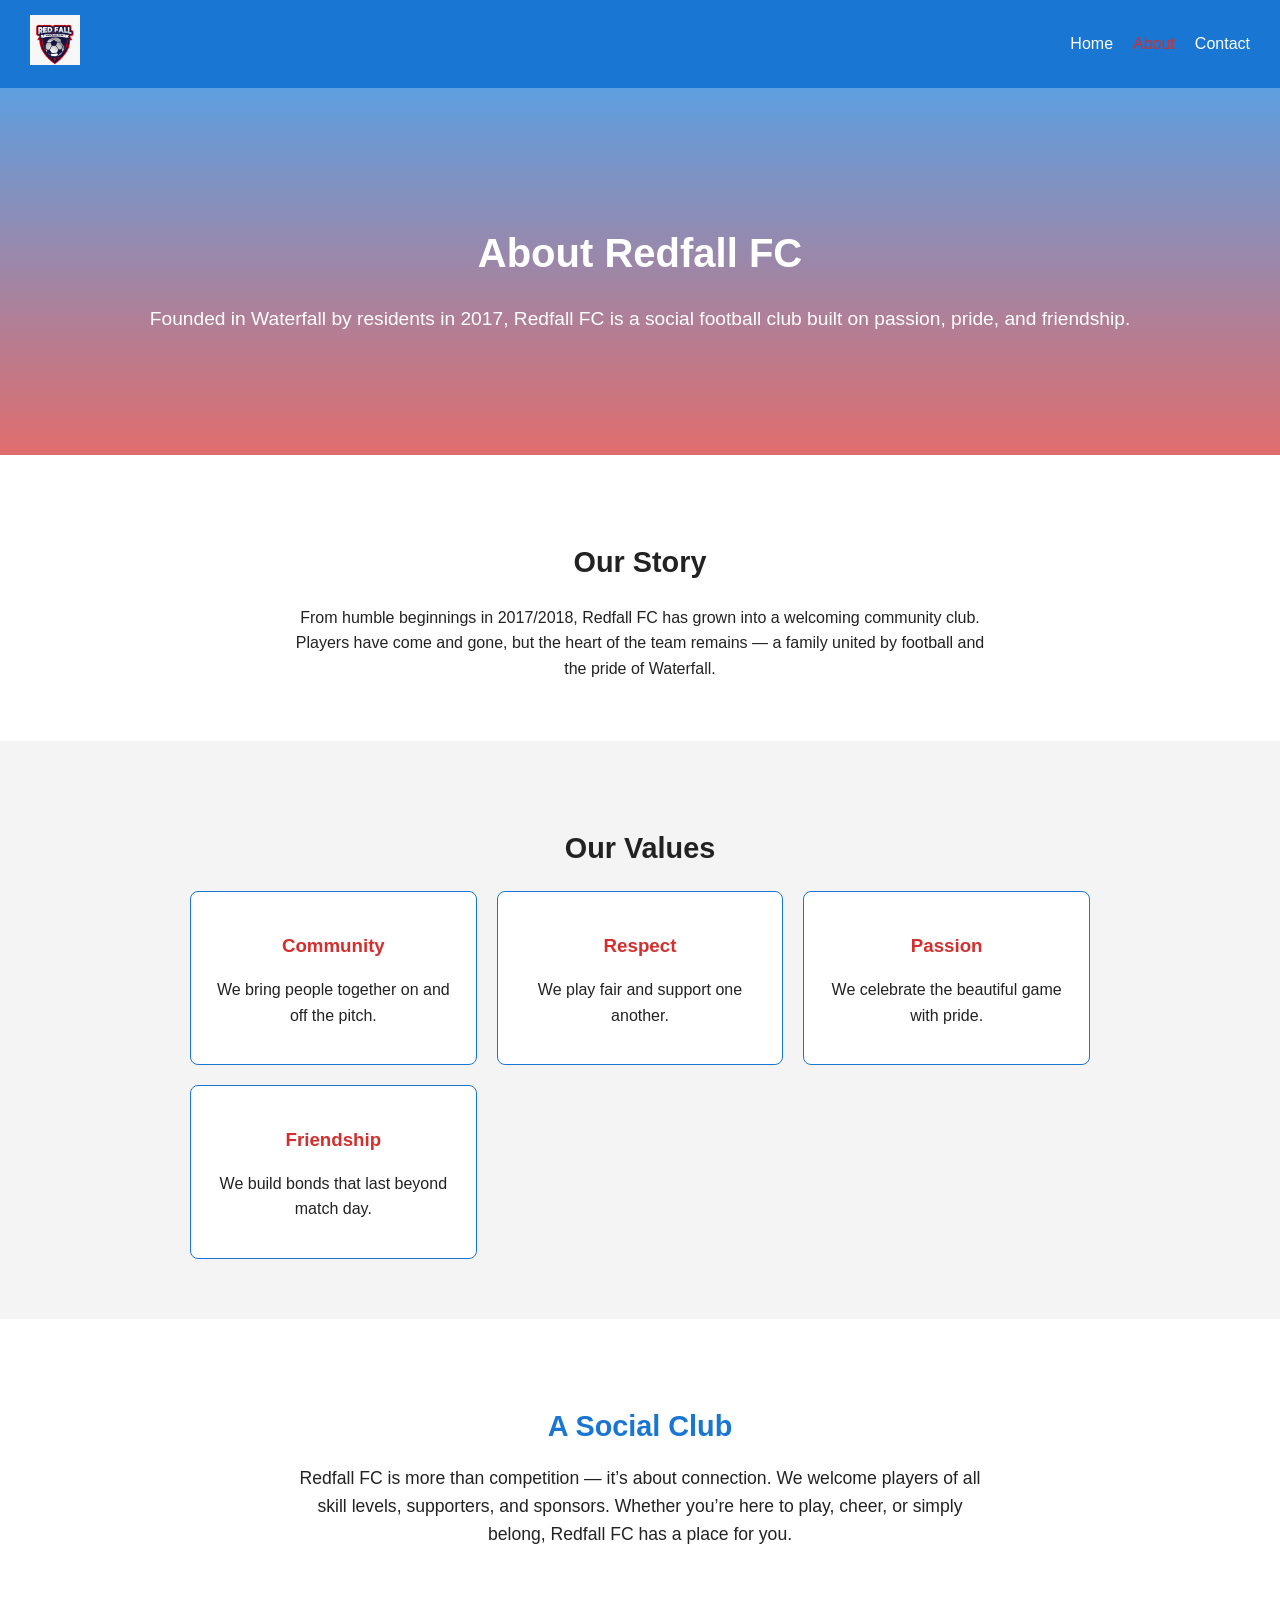
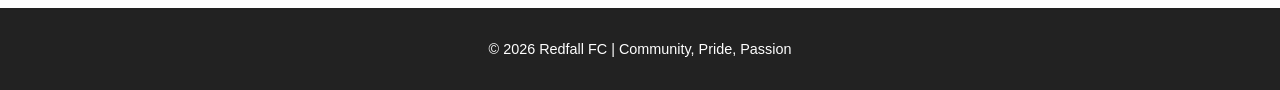
==== about.html @ 7efd0c83 "Add about.html for Redfall FC website" ====
<!DOCTYPE html>
<html lang="en">
<head>
  <meta charset="UTF-8">
  <meta name="viewport" content="width=device-width, initial-scale=1.0">
  <title>About Redfall FC</title>
  <link rel="stylesheet" href="style.css">
</head>
<body>
  <!-- Navbar -->
  <header class="navbar">
    <div class="logo">
      <img src="Redfall.png" alt="Redfall FC Logo">
    </div>
    <nav>
      <ul class="nav-links">
        <li><a href="index.html">Home</a></li>
        <li><a href="about.html" class="active">About</a></li>
        <li><a href="contact.html">Contact</a></li>
      </ul>
    </nav>
    <div class="hamburger">
      <span></span><span></span><span></span>
    </div>
  </header>

  <!-- About Hero -->
  <section class="hero about-hero">
    <h1>About Redfall FC</h1>
    <p>Founded in Waterfall by residents in 2017, Redfall FC is a social football club built on passion, pride, and friendship.</p>
  </section>

  <!-- History -->
  <section class="club-history">
    <h2>Our Story</h2>
    <p>From humble beginnings in 2017/2018, Redfall FC has grown into a welcoming community club. Players have come and gone, but the heart of the team remains — a family united by football and the pride of Waterfall.</p>
  </section>

  <!-- Values Grid -->
  <section class="club-values">
    <h2>Our Values</h2>
    <div class="values-grid">
      <div class="value-card"><h3>Community</h3><p>We bring people together on and off the pitch.</p></div>
      <div class="value-card"><h3>Respect</h3><p>We play fair and support one another.</p></div>
      <div class="value-card"><h3>Passion</h3><p>We celebrate the beautiful game with pride.</p></div>
      <div class="value-card"><h3>Friendship</h3><p>We build bonds that last beyond match day.</p></div>
    </div>
  </section>

  <!-- Social Club -->
  <section class="social-club">
    <h2>A Social Club</h2>
    <p>Redfall FC is more than competition — it’s about connection. We welcome players of all skill levels, supporters, and sponsors. Whether you’re here to play, cheer, or simply belong, Redfall FC has a place for you.</p>
  </section>

  <!-- Footer -->
  <footer>
    <p>&copy; 2026 Redfall FC | Community, Pride, Passion</p>
  </footer>

  <!-- Mobile Menu Script -->
  <script>
    const hamburger = document.querySelector('.hamburger');
    const navLinks = document.querySelector('.nav-links');
    hamburger.addEventListener('click', () => {
      navLinks.classList.toggle('active');
    });
  </script>
</body>
</html>
---- style.css ----
/* Global Styles */
:root {
  --red: #d32f2f;
  --blue: #1976d2;
  --white: #ffffff;
  --gray: #f4f4f4;
  --dark: #222;
}

body {
  margin: 0;
  font-family: 'Segoe UI', sans-serif;
  background: var(--white);
  color: var(--dark);
  line-height: 1.6;
}

/* Navbar */
.navbar {
  background: var(--blue);
  color: var(--white);
  display: flex;
  justify-content: space-between;
  align-items: center;
  padding: 15px 30px;
  position: sticky;
  top: 0;
  z-index: 1000;
}

.logo img {
  height: 50px;
}

.nav-links {
  list-style: none;
  display: flex;
  gap: 20px;
}

.nav-links li a {
  color: var(--white);
  text-decoration: none;
  font-weight: 500;
  transition: color 0.3s ease;
}

.nav-links li a:hover,
.nav-links li a.active {
  color: var(--red);
}

/* Hamburger */
.hamburger {
  display: none;
  flex-direction: column;
  cursor: pointer;
  gap: 5px;
}

.hamburger span {
  width: 25px;
  height: 3px;
  background: var(--white);
  border-radius: 2px;
}

/* Hero */
.hero {
  background: linear-gradient(rgba(25,118,210,0.7), rgba(211,47,47,0.7)),
              url('stadium.jpg') center/cover no-repeat;
  color: var(--white);
  text-align: center;
  padding: 100px 20px;
}

.hero h1 {
  font-size: 2.5rem;
  margin-bottom: 10px;
}

.hero p {
  font-size: 1.2rem;
  margin-bottom: 20px;
}

.btn {
  background: var(--red);
  color: var(--white);
  padding: 10px 20px;
  text-decoration: none;
  border-radius: 4px;
  transition: background 0.3s ease;
}

.btn:hover {
  background: var(--blue);
}

/* Sections */
section {
  padding: 60px 20px;
  text-align: center;
}

section h2 {
  margin-bottom: 20px;
  font-size: 1.8rem;
}

/* Club Preview / History */
.club-preview, .club-history {
  background: var(--white);
  color: var(--dark);
}

.club-preview p, .club-history p {
  max-width: 700px;
  margin: 0 auto;
}

/* Values */
.club-values {
  background: var(--gray);
}

.values-grid {
  display: grid;
  grid-template-columns: repeat(auto-fit, minmax(220px, 1fr));
  gap: 20px;
  max-width: 900px;
  margin: 0 auto;
}
.value-card {
  background: var(--white);
  border: 1px solid var(--blue);
  border-radius: 8px;
  padding: 20px;
  transition: transform 0.3s ease, box-shadow 0.3s ease;
}

.value-card:hover {
  transform: translateY(-5px);
  box-shadow: 0 4px 12px rgba(0,0,0,0.1);
}

.value-card h3 {
  color: var(--red);
  margin-bottom: 10px;
}

.value-card p {
  color: var(--dark);
  font-size: 1rem;
}

/* Social Club */
.social-club {
  background: var(--white);
  color: var(--dark);
  padding: 60px 20px;
  text-align: center;
}

.social-club h2 {
  color: var(--blue);
  margin-bottom: 15px;
}

.social-club p {
  max-width: 700px;
  margin: 0 auto;
  font-size: 1.1rem;
}

/* Join Us Section */
.join-us {
  background: var(--gray);
  color: var(--dark);
  padding: 60px 20px;
  text-align: center;
}

.join-us h2 {
  color: var(--red);
  margin-bottom: 15px;
}

.join-us p {
  max-width: 700px;
  margin: 0 auto 20px;
  font-size: 1.1rem;
}

.join-us .btn {
  background: var(--blue);
  color: var(--white);
}

.join-us .btn:hover {
  background: var(--red);
  color: var(--white);
}

/* Footer */
footer {
  background: var(--dark);
  color: var(--white);
  text-align: center;
  padding: 15px;
  font-size: 0.9rem;
}

/* Responsive Layout */
@media (max-width: 768px) {
  .nav-links {
    display: none;
    flex-direction: column;
    background: var(--blue);
    position: absolute;
    top: 70px;
    right: 0;
    width: 200px;
    padding: 20px;
    gap: 15px;
    border-radius: 4px;
  }

  .nav-links.active {
    display: flex;
  }

  .hamburger {
    display: flex;
  }

  .hero h1 {
    font-size: 2rem;
  }

  .hero p {
    font-size: 1rem;
  }

  .club-preview p,
  .club-history p,
  .social-club p,
  .join-us p {
    font-size: 1rem;
    padding: 0 10px;
  }

  .values-grid {
    grid-template-columns: 1fr;
  }
}
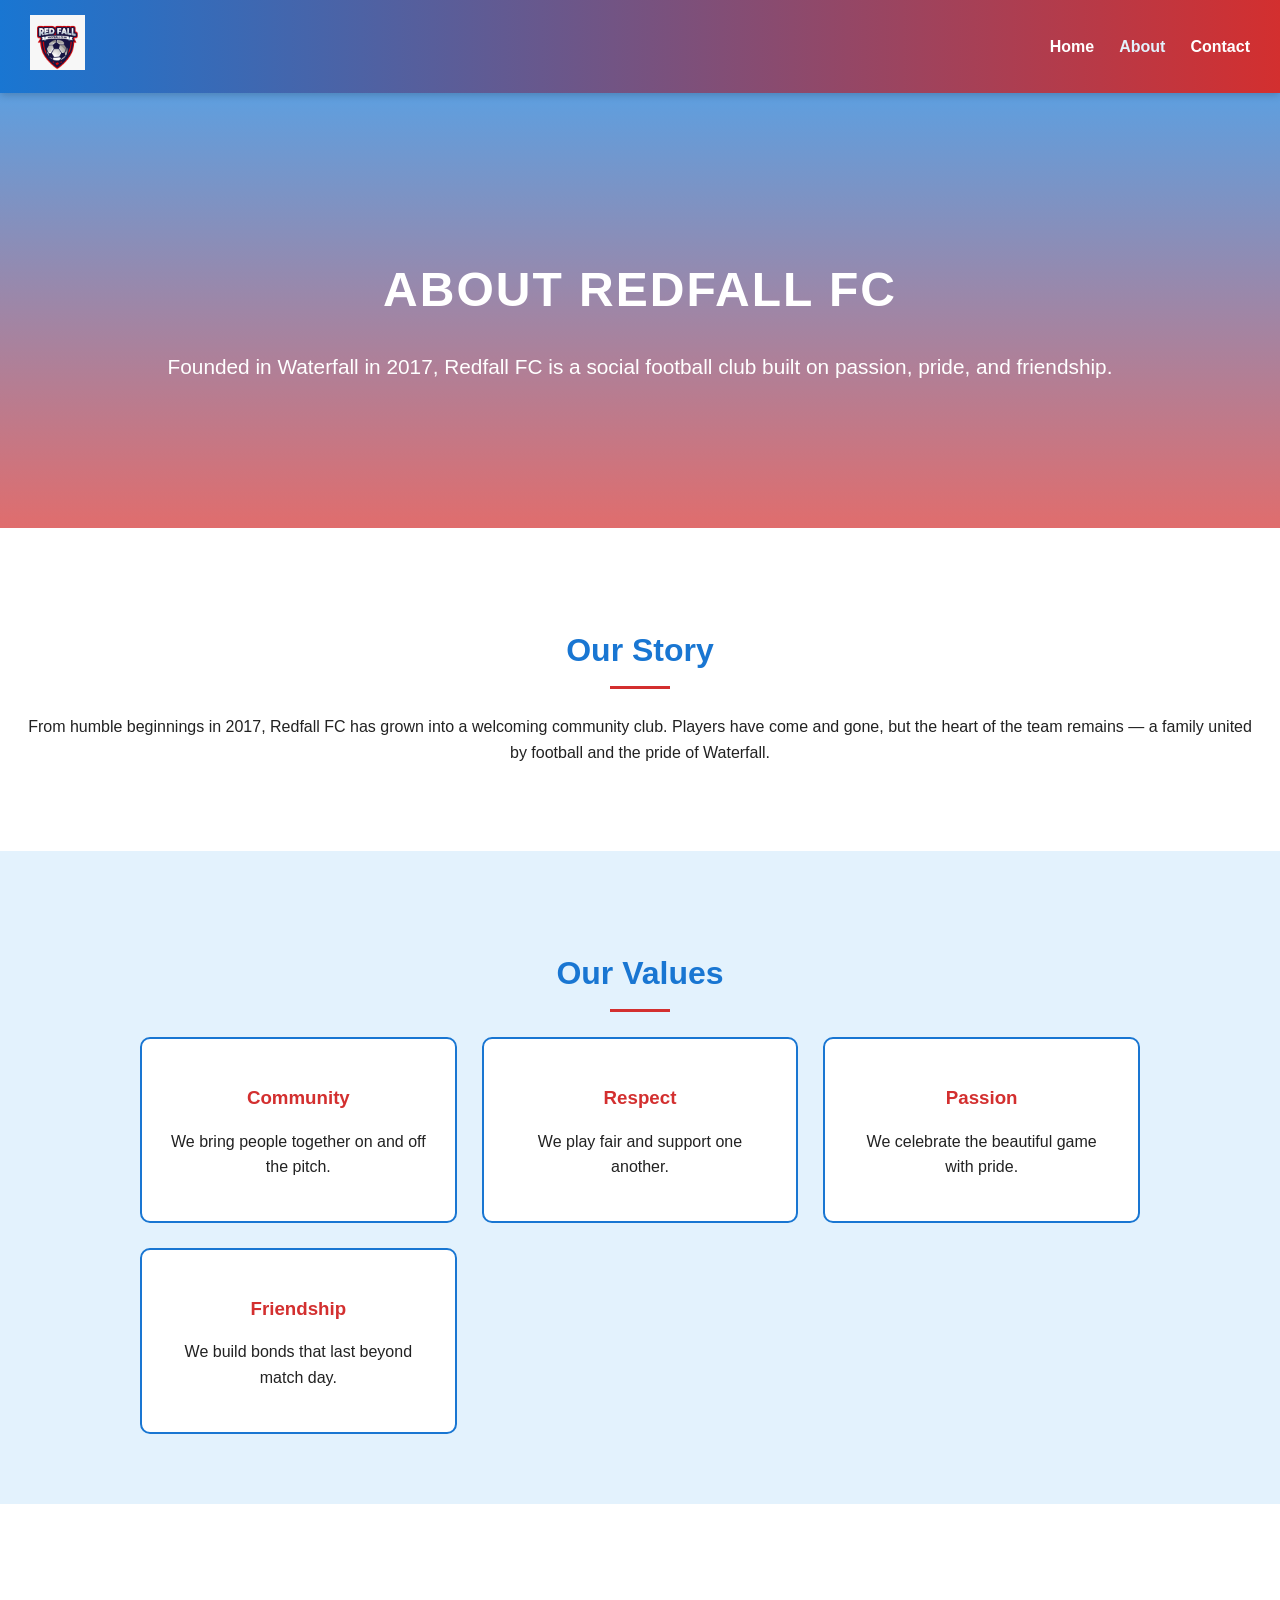
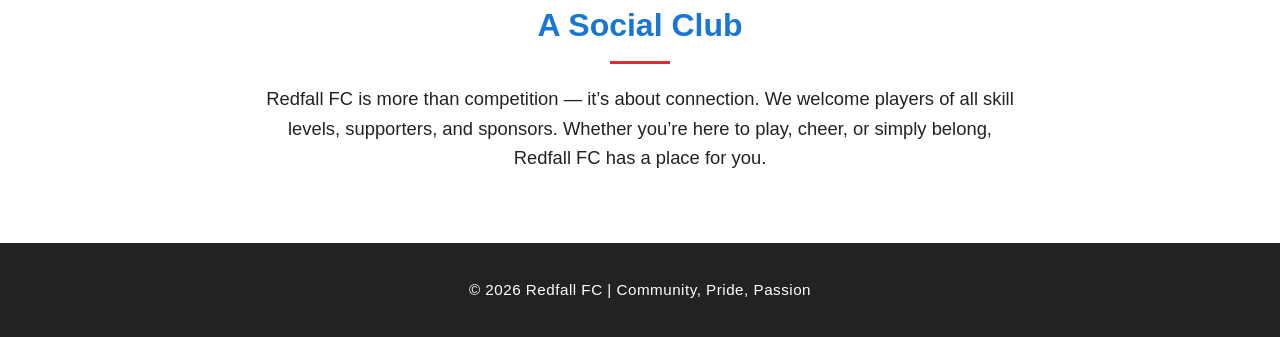
==== commit 4ae27922: "Update about section and add scroll animation" ====
--- a/about.html
+++ b/about.html
@@ -27,23 +27,35 @@
   <!-- About Hero -->
   <section class="hero about-hero">
     <h1>About Redfall FC</h1>
-    <p>Founded in Waterfall by residents in 2017, Redfall FC is a social football club built on passion, pride, and friendship.</p>
+    <p>Founded in Waterfall in 2017, Redfall FC is a social football club built on passion, pride, and friendship.</p>
   </section>
 
   <!-- History -->
   <section class="club-history">
     <h2>Our Story</h2>
-    <p>From humble beginnings in 2017/2018, Redfall FC has grown into a welcoming community club. Players have come and gone, but the heart of the team remains — a family united by football and the pride of Waterfall.</p>
+    <p>From humble beginnings in 2017, Redfall FC has grown into a welcoming community club. Players have come and gone, but the heart of the team remains — a family united by football and the pride of Waterfall.</p>
   </section>
 
   <!-- Values Grid -->
   <section class="club-values">
     <h2>Our Values</h2>
     <div class="values-grid">
-      <div class="value-card"><h3>Community</h3><p>We bring people together on and off the pitch.</p></div>
-      <div class="value-card"><h3>Respect</h3><p>We play fair and support one another.</p></div>
-      <div class="value-card"><h3>Passion</h3><p>We celebrate the beautiful game with pride.</p></div>
-      <div class="value-card"><h3>Friendship</h3><p>We build bonds that last beyond match day.</p></div>
+      <div class="value-card">
+        <h3>Community</h3>
+        <p>We bring people together on and off the pitch.</p>
+      </div>
+      <div class="value-card">
+        <h3>Respect</h3>
+        <p>We play fair and support one another.</p>
+      </div>
+      <div class="value-card">
+        <h3>Passion</h3>
+        <p>We celebrate the beautiful game with pride.</p>
+      </div>
+      <div class="value-card">
+        <h3>Friendship</h3>
+        <p>We build bonds that last beyond match day.</p>
+      </div>
     </div>
   </section>
 
@@ -65,6 +77,20 @@
     hamburger.addEventListener('click', () => {
       navLinks.classList.toggle('active');
     });
+
+    // Section fade-in animation
+    const sections = document.querySelectorAll("section");
+    const revealOnScroll = () => {
+      sections.forEach(sec => {
+        const rect = sec.getBoundingClientRect();
+        if (rect.top < window.innerHeight - 100) {
+          sec.classList.add("visible");
+        }
+      });
+    };
+    window.addEventListener("scroll", revealOnScroll);
+    revealOnScroll();
   </script>
 </body>
 </html>
+
--- a/style.css
+++ b/style.css
@@ -5,6 +5,7 @@
   --white: #ffffff;
   --gray: #f4f4f4;
   --dark: #222;
+  --light-blue: #e3f2fd;
 }
 
 body {
@@ -13,11 +14,12 @@
   background: var(--white);
   color: var(--dark);
   line-height: 1.6;
+  scroll-behavior: smooth;
 }
 
 /* Navbar */
 .navbar {
-  background: var(--blue);
+  background: linear-gradient(90deg, var(--blue), var(--red));
   color: var(--white);
   display: flex;
   justify-content: space-between;
@@ -26,28 +28,48 @@
   position: sticky;
   top: 0;
   z-index: 1000;
+  box-shadow: 0 2px 8px rgba(0,0,0,0.2);
 }
 
 .logo img {
-  height: 50px;
+  height: 55px;
+  transition: transform 0.3s ease;
+}
+.logo img:hover {
+  transform: scale(1.05);
 }
 
 .nav-links {
   list-style: none;
   display: flex;
-  gap: 20px;
+  gap: 25px;
 }
 
 .nav-links li a {
   color: var(--white);
   text-decoration: none;
-  font-weight: 500;
+  font-weight: 600;
+  position: relative;
   transition: color 0.3s ease;
 }
 
-.nav-links li a:hover,
+.nav-links li a::after {
+  content: '';
+  position: absolute;
+  width: 0;
+  height: 2px;
+  bottom: -4px;
+  left: 0;
+  background: var(--white);
+  transition: width 0.3s ease;
+}
+
+.nav-links li a:hover::after {
+  width: 100%;
+}
+
 .nav-links li a.active {
-  color: var(--red);
+  color: var(--light-blue);
 }
 
 /* Hamburger */
@@ -57,7 +79,6 @@
   cursor: pointer;
   gap: 5px;
 }
-
 .hamburger span {
   width: 25px;
   height: 3px;
@@ -68,87 +89,93 @@
 /* Hero */
 .hero {
   background: linear-gradient(rgba(25,118,210,0.7), rgba(211,47,47,0.7)),
-              url('stadium.jpg') center/cover no-repeat;
-  color: var(--white);
-  text-align: center;
-  padding: 100px 20px;
+              url('stadium.jpg') center/cover no-repeat fixed;
+  color: var(--white);
+  text-align: center;
+  padding: 120px 20px;
+  animation: fadeIn 1.2s ease-out;
 }
 
 .hero h1 {
-  font-size: 2.5rem;
-  margin-bottom: 10px;
-}
-
+  font-size: 3rem;
+  margin-bottom: 15px;
+  text-transform: uppercase;
+  letter-spacing: 2px;
+}
 .hero p {
-  font-size: 1.2rem;
-  margin-bottom: 20px;
+  font-size: 1.3rem;
+  margin-bottom: 25px;
 }
 
 .btn {
   background: var(--red);
   color: var(--white);
-  padding: 10px 20px;
+  padding: 12px 25px;
   text-decoration: none;
-  border-radius: 4px;
-  transition: background 0.3s ease;
-}
-
+  border-radius: 6px;
+  font-weight: 600;
+  transition: all 0.3s ease;
+}
 .btn:hover {
   background: var(--blue);
+  transform: scale(1.05);
+  box-shadow: 0 4px 12px rgba(0,0,0,0.2);
 }
 
 /* Sections */
 section {
-  padding: 60px 20px;
-  text-align: center;
+  padding: 70px 20px;
+  text-align: center;
+  opacity: 0;
+  transform: translateY(30px);
+  transition: opacity 0.8s ease, transform 0.8s ease;
+}
+section.visible {
+  opacity: 1;
+  transform: translateY(0);
 }
 
 section h2 {
-  margin-bottom: 20px;
-  font-size: 1.8rem;
-}
-
-/* Club Preview / History */
-.club-preview, .club-history {
-  background: var(--white);
-  color: var(--dark);
-}
-
-.club-preview p, .club-history p {
-  max-width: 700px;
-  margin: 0 auto;
+  margin-bottom: 25px;
+  font-size: 2rem;
+  color: var(--blue);
+  position: relative;
+}
+section h2::after {
+  content: '';
+  display: block;
+  width: 60px;
+  height: 3px;
+  background: var(--red);
+  margin: 10px auto 0;
 }
 
 /* Values */
 .club-values {
-  background: var(--gray);
-}
-
+  background: var(--light-blue);
+}
 .values-grid {
   display: grid;
-  grid-template-columns: repeat(auto-fit, minmax(220px, 1fr));
-  gap: 20px;
-  max-width: 900px;
+  grid-template-columns: repeat(auto-fit, minmax(240px, 1fr));
+  gap: 25px;
+  max-width: 1000px;
   margin: 0 auto;
 }
 .value-card {
   background: var(--white);
-  border: 1px solid var(--blue);
-  border-radius: 8px;
-  padding: 20px;
+  border: 2px solid var(--blue);
+  border-radius: 10px;
+  padding: 25px;
   transition: transform 0.3s ease, box-shadow 0.3s ease;
 }
-
 .value-card:hover {
-  transform: translateY(-5px);
-  box-shadow: 0 4px 12px rgba(0,0,0,0.1);
-}
-
+  transform: translateY(-8px);
+  box-shadow: 0 6px 16px rgba(0,0,0,0.15);
+}
 .value-card h3 {
   color: var(--red);
-  margin-bottom: 10px;
-}
-
+  margin-bottom: 12px;
+}
 .value-card p {
   color: var(--dark);
   font-size: 1rem;
@@ -158,48 +185,38 @@
 .social-club {
   background: var(--white);
   color: var(--dark);
-  padding: 60px 20px;
-  text-align: center;
-}
-
+  padding: 70px 20px;
+}
 .social-club h2 {
   color: var(--blue);
-  margin-bottom: 15px;
-}
-
+  margin-bottom: 20px;
+}
 .social-club p {
-  max-width: 700px;
+  max-width: 750px;
   margin: 0 auto;
-  font-size: 1.1rem;
+  font-size: 1.15rem;
 }
 
 /* Join Us Section */
 .join-us {
   background: var(--gray);
   color: var(--dark);
-  padding: 60px 20px;
-  text-align: center;
-}
-
+  padding: 70px 20px;
+}
 .join-us h2 {
   color: var(--red);
-  margin-bottom: 15px;
-}
-
+  margin-bottom: 20px;
+}
 .join-us p {
-  max-width: 700px;
-  margin: 0 auto 20px;
-  font-size: 1.1rem;
-}
-
+  max-width: 750px;
+  margin: 0 auto 25px;
+  font-size: 1.15rem;
+}
 .join-us .btn {
   background: var(--blue);
-  color: var(--white);
-}
-
+}
 .join-us .btn:hover {
   background: var(--red);
-  color: var(--white);
 }
 
 /* Footer */
@@ -207,8 +224,105 @@
   background: var(--dark);
   color: var(--white);
   text-align: center;
-  padding: 15px;
-  font-size: 0.9rem;
+  padding: 20px;
+  font-size: 0.95rem;
+  letter-spacing: 0.5px;
+}
+
+/* Contact Hero */
+.contact-hero {
+  background: linear-gradient(90deg, var(--red), var(--blue));
+  color: var(--white);
+  text-align: center;
+  padding: 90px 20px;
+}
+.contact-hero h1 {
+  font-size: 2.4rem;
+  margin-bottom: 15px;
+}
+.contact-hero p {
+  font-size: 1.2rem;
+}
+
+/* Contact Form */
+.contact-form {
+  background: var(--light-blue);
+  padding: 70px 20px;
+  text-align: center;
+}
+
+.contact-form h2 {
+  color: var(--blue);
+  margin-bottom: 25px;
+  font-size: 2rem;
+}
+
+form {
+  max-width: 600px;
+  margin: 0 auto;
+  background: var(--white);
+  padding: 30px;
+  border-radius: 10px;
+  box-shadow: 0 6px 18px rgba(0,0,0,0.1);
+}
+
+.form-group {
+  margin-bottom: 20px;
+}
+
+label {
+  display: block;
+  margin-bottom: 8px;
+  font-weight: 600;
+  color: var(--dark);
+}
+
+input, textarea {
+  width: 100%;
+  padding: 12px 15px;
+  border: 1px solid #ccc;
+  border-radius: 6px;
+  font-size: 1rem;
+  transition: border 0.3s ease, box-shadow 0.3s ease;
+}
+
+input:focus, textarea:focus {
+  border-color: var(--blue);
+  box-shadow: 0 0 6px rgba(25,118,210,0.3);
+  outline: none;
+}
+
+button.btn {
+  display: inline-block;
+  background: var(--blue);
+  color: var(--white);
+  border: none;
+  padding: 12px 25px;
+  border-radius: 6px;
+  font-weight: 600;
+  cursor: pointer;
+  transition: background 0.3s ease, transform 0.2s ease;
+}
+
+button.btn:hover {
+  background: var(--red);
+  transform: translateY(-2px);
+  box-shadow: 0 4px 12px rgba(0,0,0,0.15);
+}
+
+/* Club Details */
+.club-details {
+  background: var(--white);
+  padding: 70px 20px;
+  text-align: center;
+}
+.club-details h2 {
+  color: var(--red);
+  margin-bottom: 25px;
+}
+.club-details p {
+  font-size: 1.15rem;
+  margin: 8px 0;
 }
 
 /* Responsive Layout */
@@ -220,37 +334,36 @@
     position: absolute;
     top: 70px;
     right: 0;
-    width: 200px;
+    width: 220px;
     padding: 20px;
     gap: 15px;
-    border-radius: 4px;
-  }
-
+    border-radius: 6px;
+  }
   .nav-links.active {
     display: flex;
   }
-
   .hamburger {
     display: flex;
   }
-
   .hero h1 {
-    font-size: 2rem;
-  }
-
+    font-size: 2.2rem;
+  }
   .hero p {
-    font-size: 1rem;
-  }
-
-  .club-preview p,
-  .club-history p,
-  .social-club p,
-  .join-us p {
-    font-size: 1rem;
-    padding: 0 10px;
-  }
-
+    font-size: 1.05rem;
+  }
   .values-grid {
     grid-template-columns: 1fr;
   }
 }
+
+/* Animations */
+@keyframes fadeIn {
+  from { opacity: 0; transform: translateY(20px); }
+  to { opacity: 1; transform: translateY(0); }
+}
+
+.club-details p {
+  font-size: 1.1rem;
+  margin: 5px 0;
+}
+
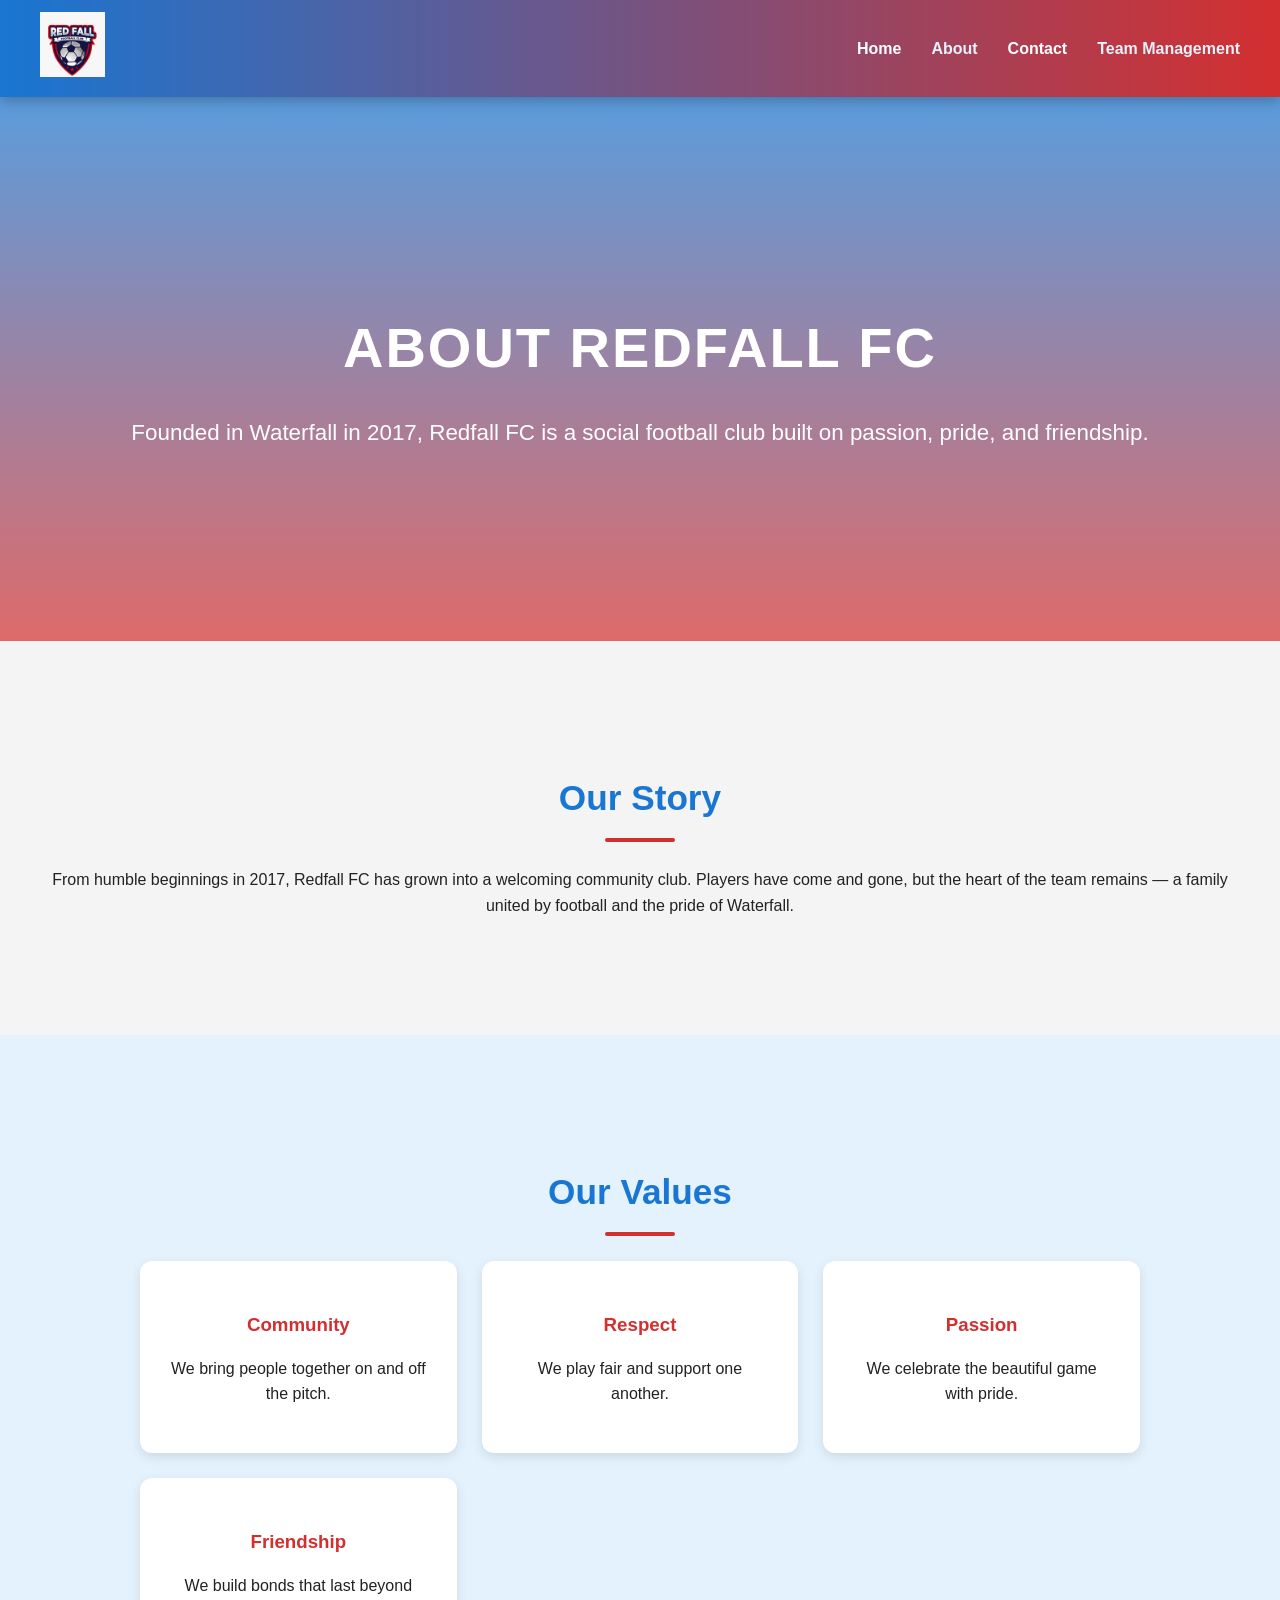
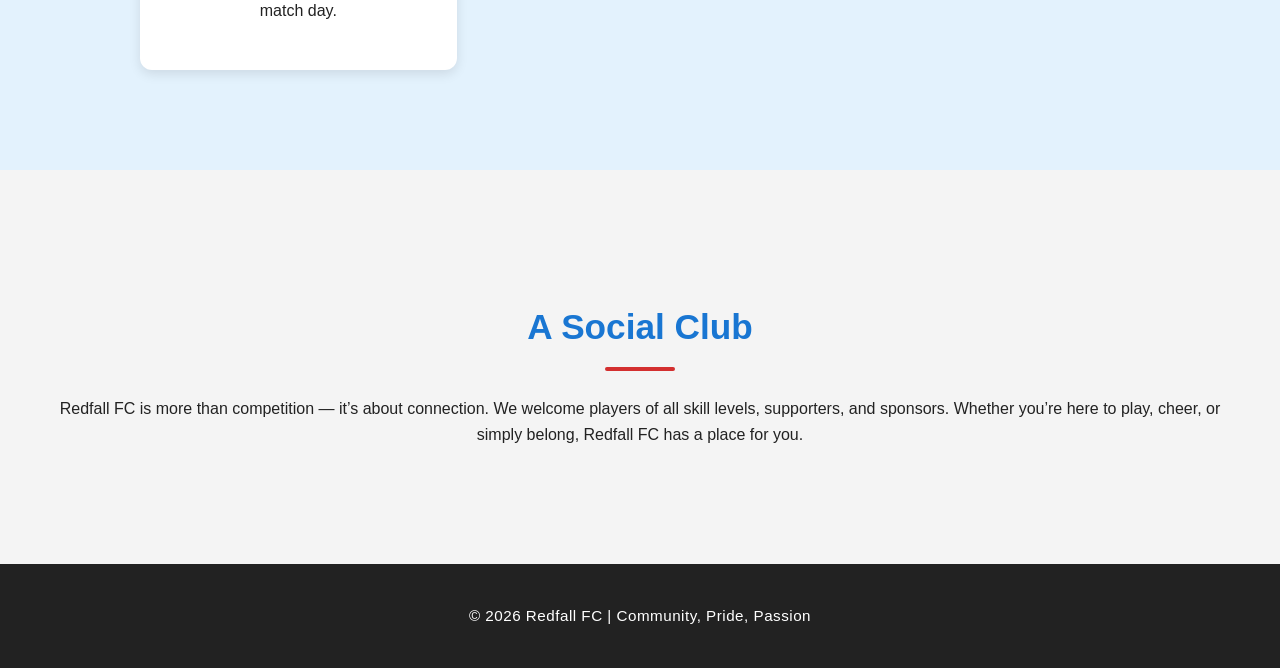
==== commit ed034074: "Add Team Management link to navigation" ====
--- a/about.html
+++ b/about.html
@@ -17,6 +17,7 @@
         <li><a href="index.html">Home</a></li>
         <li><a href="about.html" class="active">About</a></li>
         <li><a href="contact.html">Contact</a></li>
+         <li><a href="team-management.html" class="active">Team Management</a></li>
       </ul>
     </nav>
     <div class="hamburger">
--- a/style.css
+++ b/style.css
@@ -6,12 +6,13 @@
   --gray: #f4f4f4;
   --dark: #222;
   --light-blue: #e3f2fd;
+  --accent: #ff9800;
 }
 
 body {
   margin: 0;
   font-family: 'Segoe UI', sans-serif;
-  background: var(--white);
+  background: var(--gray);
   color: var(--dark);
   line-height: 1.6;
   scroll-behavior: smooth;
@@ -24,25 +25,25 @@
   display: flex;
   justify-content: space-between;
   align-items: center;
-  padding: 15px 30px;
+  padding: 12px 40px; /* more horizontal breathing room */
   position: sticky;
   top: 0;
   z-index: 1000;
-  box-shadow: 0 2px 8px rgba(0,0,0,0.2);
+  box-shadow: 0 4px 12px rgba(0,0,0,0.25);
 }
 
 .logo img {
-  height: 55px;
+  height: 65px; /* larger logo for desktop */
   transition: transform 0.3s ease;
 }
 .logo img:hover {
-  transform: scale(1.05);
+  transform: rotate(-3deg) scale(1.1);
 }
 
 .nav-links {
   list-style: none;
   display: flex;
-  gap: 25px;
+  gap: 30px;
 }
 
 .nav-links li a {
@@ -57,10 +58,10 @@
   content: '';
   position: absolute;
   width: 0;
-  height: 2px;
-  bottom: -4px;
+  height: 3px;
+  bottom: -6px;
   left: 0;
-  background: var(--white);
+  background: var(--accent);
   transition: width 0.3s ease;
 }
 
@@ -92,23 +93,25 @@
               url('stadium.jpg') center/cover no-repeat fixed;
   color: var(--white);
   text-align: center;
-  padding: 120px 20px;
+  padding: 160px 40px; /* more vertical space on desktop */
   animation: fadeIn 1.2s ease-out;
 }
 
 .hero h1 {
-  font-size: 3rem;
-  margin-bottom: 15px;
+  font-size: 3.5rem;
+  margin-bottom: 20px;
   text-transform: uppercase;
   letter-spacing: 2px;
+  animation: slideInDown 1s ease-out;
 }
 .hero p {
-  font-size: 1.3rem;
-  margin-bottom: 25px;
+  font-size: 1.4rem;
+  margin-bottom: 30px;
+  animation: slideInUp 1.2s ease-out;
 }
 
 .btn {
-  background: var(--red);
+  background: var(--accent);
   color: var(--white);
   padding: 12px 25px;
   text-decoration: none;
@@ -118,13 +121,13 @@
 }
 .btn:hover {
   background: var(--blue);
-  transform: scale(1.05);
-  box-shadow: 0 4px 12px rgba(0,0,0,0.2);
+  transform: scale(1.08);
+  box-shadow: 0 6px 14px rgba(0,0,0,0.25);
 }
 
 /* Sections */
 section {
-  padding: 70px 20px;
+  padding: 100px 40px; /* optimized spacing for desktop */
   text-align: center;
   opacity: 0;
   transform: translateY(30px);
@@ -137,17 +140,18 @@
 
 section h2 {
   margin-bottom: 25px;
-  font-size: 2rem;
+  font-size: 2.2rem;
   color: var(--blue);
   position: relative;
 }
 section h2::after {
   content: '';
   display: block;
-  width: 60px;
-  height: 3px;
+  width: 70px;
+  height: 4px;
   background: var(--red);
-  margin: 10px auto 0;
+  margin: 12px auto 0;
+  border-radius: 2px;
 }
 
 /* Values */
@@ -163,14 +167,14 @@
 }
 .value-card {
   background: var(--white);
-  border: 2px solid var(--blue);
-  border-radius: 10px;
-  padding: 25px;
+  border-radius: 12px;
+  padding: 30px;
+  box-shadow: 0 4px 12px rgba(0,0,0,0.1);
   transition: transform 0.3s ease, box-shadow 0.3s ease;
 }
 .value-card:hover {
-  transform: translateY(-8px);
-  box-shadow: 0 6px 16px rgba(0,0,0,0.15);
+  transform: translateY(-10px) scale(1.02);
+  box-shadow: 0 8px 20px rgba(0,0,0,0.2);
 }
 .value-card h3 {
   color: var(--red);
@@ -181,93 +185,54 @@
   font-size: 1rem;
 }
 
-/* Social Club */
-.social-club {
-  background: var(--white);
-  color: var(--dark);
-  padding: 70px 20px;
-}
-.social-club h2 {
-  color: var(--blue);
-  margin-bottom: 20px;
-}
-.social-club p {
-  max-width: 750px;
-  margin: 0 auto;
-  font-size: 1.15rem;
-}
-
-/* Join Us Section */
-.join-us {
-  background: var(--gray);
-  color: var(--dark);
-  padding: 70px 20px;
-}
-.join-us h2 {
-  color: var(--red);
-  margin-bottom: 20px;
-}
-.join-us p {
-  max-width: 750px;
-  margin: 0 auto 25px;
-  font-size: 1.15rem;
-}
-.join-us .btn {
-  background: var(--blue);
-}
-.join-us .btn:hover {
-  background: var(--red);
-}
-
-/* Footer */
-footer {
-  background: var(--dark);
-  color: var(--white);
-  text-align: center;
-  padding: 20px;
-  font-size: 0.95rem;
-  letter-spacing: 0.5px;
-}
-
 /* Contact Hero */
 .contact-hero {
-  background: linear-gradient(90deg, var(--red), var(--blue));
+  background: linear-gradient(135deg, var(--red), var(--blue));
   color: var(--white);
   text-align: center;
-  padding: 90px 20px;
+  padding: 120px 40px;
+  box-shadow: inset 0 -6px 12px rgba(0,0,0,0.25);
 }
 .contact-hero h1 {
-  font-size: 2.4rem;
+  font-size: 3rem;
   margin-bottom: 15px;
+  text-transform: uppercase;
+  letter-spacing: 2px;
 }
 .contact-hero p {
-  font-size: 1.2rem;
-}
-
-/* Contact Form */
+  font-size: 1.3rem;
+  max-width: 700px;
+  margin: 0 auto;
+}
+
+/* Contact Form Section */
 .contact-form {
-  background: var(--light-blue);
-  padding: 70px 20px;
+  background: linear-gradient(135deg, #e3f2fd, #bbdefb);
+  padding: 80px 20px;
   text-align: center;
 }
 
 .contact-form h2 {
-  color: var(--blue);
+  color: var(--red);
   margin-bottom: 25px;
   font-size: 2rem;
 }
 
+/* Form Card */
 form {
-  max-width: 600px;
+  max-width: 650px;
   margin: 0 auto;
-  background: var(--white);
-  padding: 30px;
-  border-radius: 10px;
-  box-shadow: 0 6px 18px rgba(0,0,0,0.1);
-}
-
+  background: #fff3e0; /* bright orange-tint card */
+  padding: 35px;
+  border-radius: 14px;
+  box-shadow: 0 12px 28px rgba(0,0,0,0.25);
+  animation: fadeIn 1s ease-out;
+}
+
+/* Inputs */
 .form-group {
   margin-bottom: 20px;
+  text-align: left;
 }
 
 label {
@@ -280,24 +245,26 @@
 input, textarea {
   width: 100%;
   padding: 12px 15px;
-  border: 1px solid #ccc;
+  border: 2px solid var(--blue);
   border-radius: 6px;
   font-size: 1rem;
+  background: #ffffff;
   transition: border 0.3s ease, box-shadow 0.3s ease;
 }
 
 input:focus, textarea:focus {
-  border-color: var(--blue);
-  box-shadow: 0 0 6px rgba(25,118,210,0.3);
+  border-color: var(--red);
+  box-shadow: 0 0 10px rgba(211,47,47,0.4);
   outline: none;
 }
 
+/* Button */
 button.btn {
   display: inline-block;
   background: var(--blue);
   color: var(--white);
   border: none;
-  padding: 12px 25px;
+  padding: 14px 28px;
   border-radius: 6px;
   font-weight: 600;
   cursor: pointer;
@@ -307,26 +274,36 @@
 button.btn:hover {
   background: var(--red);
   transform: translateY(-2px);
-  box-shadow: 0 4px 12px rgba(0,0,0,0.15);
-}
-
-/* Club Details */
-.club-details {
-  background: var(--white);
-  padding: 70px 20px;
+  box-shadow: 0 6px 14px rgba(0,0,0,0.25);
+}
+
+/* Success Message */
+.form-success {
+  margin-top: 20px;
+  background: #c8e6c9;
+  color: #2e7d32;
+  padding: 12px;
+  border-radius: 6px;
+  font-weight: 600;
+  display: none;
+}
+
+/* Footer */
+footer {
+  background: var(--dark);
+  color: var(--white);
   text-align: center;
-}
-.club-details h2 {
-  color: var(--red);
-  margin-bottom: 25px;
-}
-.club-details p {
-  font-size: 1.15rem;
-  margin: 8px 0;
+  padding: 25px;
+  font-size: 0.95rem;
+  letter-spacing: 0.5px;
 }
 
 /* Responsive Layout */
 @media (max-width: 768px) {
+  .logo img {
+    height: 50px; /* smaller logo for mobile */
+  }
+
   .nav-links {
     display: none;
     flex-direction: column;
@@ -339,31 +316,87 @@
     gap: 15px;
     border-radius: 6px;
   }
+
   .nav-links.active {
     display: flex;
   }
+
   .hamburger {
     display: flex;
   }
+
+  .hero {
+    padding: 100px 20px; /* reduce vertical space on mobile */
+  }
+
   .hero h1 {
-    font-size: 2.2rem;
-  }
+    font-size: 2.4rem;
+  }
+
   .hero p {
-    font-size: 1.05rem;
-  }
+    font-size: 1.1rem;
+  }
+
+  section {
+    padding: 60px 20px; /* tighter spacing for mobile */
+  }
+
   .values-grid {
     grid-template-columns: 1fr;
   }
+
+  form {
+    padding: 25px; /* reduce padding inside form card */
+  }
+
+  button.btn {
+    width: 100%; /* full-width button for mobile */
+  }
 }
 
 /* Animations */
 @keyframes fadeIn {
-  from { opacity: 0; transform: translateY(20px); }
-  to { opacity: 1; transform: translateY(0); }
-}
-
-.club-details p {
-  font-size: 1.1rem;
-  margin: 5px 0;
-}
-
+  from { 
+    opacity: 0; 
+    transform: translateY(20px); 
+  }
+  to { 
+    opacity: 1; 
+    transform: translateY(0); 
+  }
+}
+
+@keyframes slideInDown {
+  from { 
+    opacity: 0; 
+    transform: translateY(-50px); 
+  }
+  to { 
+    opacity: 1; 
+    transform: translateY(0); 
+  }
+}
+
+@keyframes slideInUp {
+  from { 
+    opacity: 0; 
+    transform: translateY(50px); 
+  }
+  to { 
+    opacity: 1; 
+    transform: translateY(0); 
+  }
+}
+
+@keyframes pulse {
+  0% { transform: scale(1); }
+  50% { transform: scale(1.05); }
+  100% { transform: scale(1); }
+}
+
+@keyframes glow {
+  0% { box-shadow: 0 0 5px rgba(25,118,210,0.4); }
+  50% { box-shadow: 0 0 20px rgba(25,118,210,0.7); }
+  100% { box-shadow: 0 0 5px rgba(25,118,210,0.4); }
+}
+
